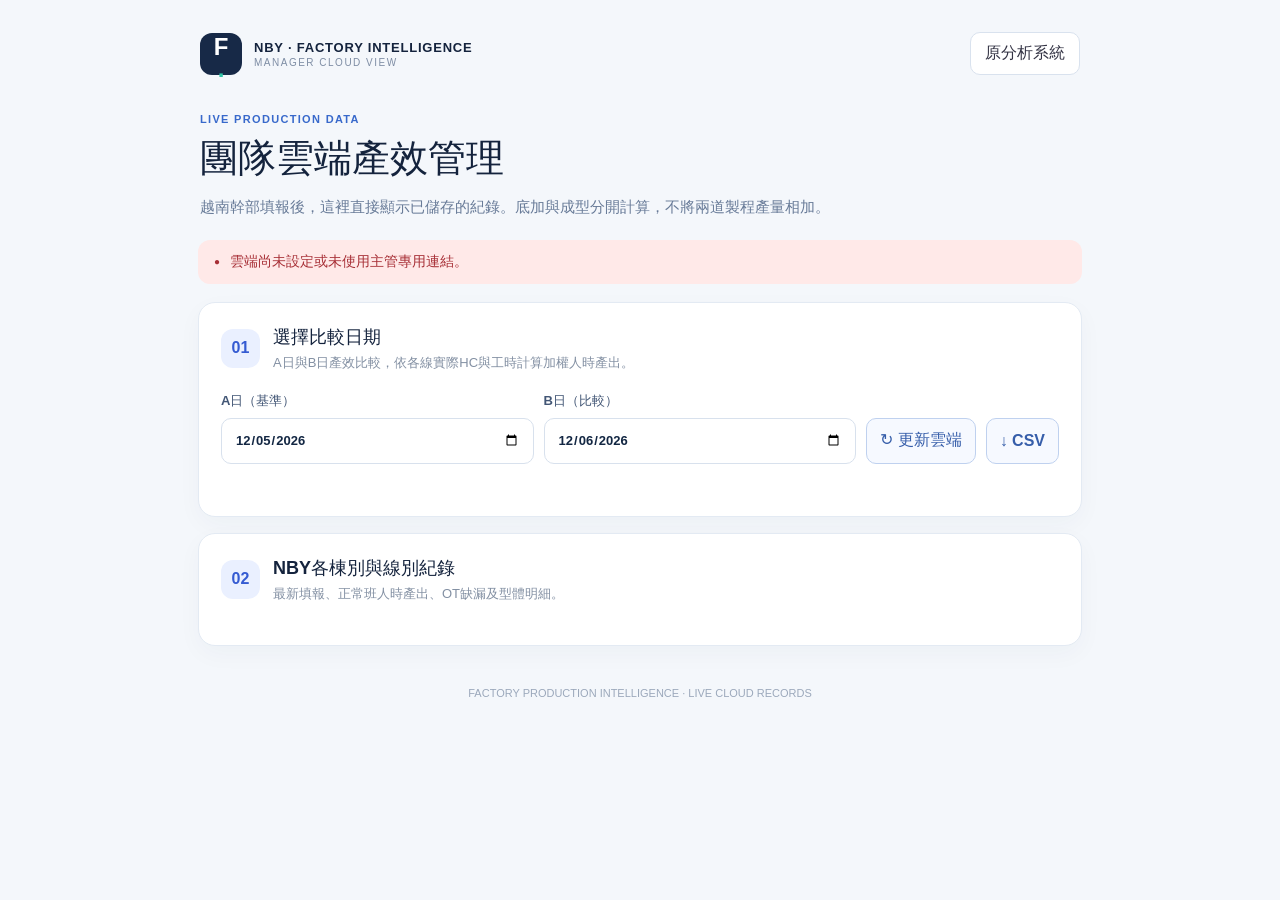
==== manager.html @ 89c60e3b "V1.7: manager view identifies NBY as the only factory" ====
<!doctype html><html lang="zh-Hant"><head><meta charset="utf-8"><meta name="viewport" content="width=device-width,initial-scale=1"><meta http-equiv="Content-Security-Policy" content="default-src 'self'; script-src 'self'; style-src 'self'; connect-src 'self' https://*.supabase.co; img-src 'self' data:; object-src 'none'; base-uri 'self'; form-action 'none'"><title>Factory Intelligence | 團隊雲端產效</title><link rel="stylesheet" href="staff.css"><link rel="stylesheet" href="manager.css"><script src="cloud-config.js" defer></script><script src="manager.js" defer></script></head><body><main class="shell"><header class="top"><div class="logo">F<span>·</span></div><div class="brand"><strong>NBY · FACTORY INTELLIGENCE</strong><small>MANAGER CLOUD VIEW</small></div><a class="lang" href="./index.html">原分析系統</a></header><section class="hero"><div class="eyebrow">LIVE PRODUCTION DATA</div><h1>團隊雲端產效管理</h1><p>越南幹部填報後，這裡直接顯示已儲存的紀錄。底加與成型分開計算，不將兩道製程產量相加。</p></section><div id="status" class="status pending" role="status"><span class="status-icon">●</span><span id="statusText">正在確認雲端資料…</span></div><section class="panel"><div class="panel-head"><span class="step">01</span><div><h2>選擇比較日期</h2><p>A日與B日產效比較，依各線實際HC與工時計算加權人時產出。</p></div></div><div class="toolbar"><label>A日（基準）<input type="date" id="dateA"></label><label>B日（比較）<input type="date" id="dateB"></label><button class="secondary" id="reload" type="button">↻ 更新雲端</button><button class="secondary" id="csv" type="button">↓ CSV</button></div><div class="kpis" id="kpis"></div><div class="tablewrap" id="compare"></div></section><section class="panel"><div class="panel-head"><span class="step">02</span><div><h2>NBY各棟別與線別紀錄</h2><p>最新填報、正常班人時產出、OT缺漏及型體明細。</p></div></div><div class="tablewrap" id="records"></div></section><footer>FACTORY PRODUCTION INTELLIGENCE · LIVE CLOUD RECORDS</footer></main></body></html>
---- staff.css ----
:root{font-family:Inter,'Noto Sans',Arial,'Microsoft JhengHei',sans-serif;color:#14233d;background:#f4f7fb;font-synthesis:none}*{box-sizing:border-box}body{margin:0}button,input,select,textarea{font:inherit}button{cursor:pointer}.shell{max-width:920px;margin:0 auto;padding:22px 18px 40px}.top{display:flex;align-items:center;gap:12px;padding:10px 2px 20px}.logo{height:42px;width:42px;background:#172947;color:#fff;border-radius:12px;display:grid;place-items:center;font-weight:800;font-size:24px}.logo span{color:#31c4a6}.brand{display:flex;flex-direction:column;gap:2px}.brand strong{font-size:13px;letter-spacing:.06em}.brand small{font-size:10px;color:#7e8da4;letter-spacing:.15em}.lang{margin-left:auto;background:white;border:1px solid #d9e2ee;border-radius:10px;padding:10px 14px;font-weight:700}.hero{padding:18px 2px 20px}.eyebrow{color:#3869cb;letter-spacing:.12em;font-size:11px;font-weight:800}.hero h1{font-size:clamp(26px,4vw,38px);margin:8px 0 10px}.hero p{margin:0;color:#687b98;line-height:1.7;font-size:15px}.status{display:flex;gap:10px;align-items:center;padding:13px 16px;border-radius:12px;margin-bottom:18px;font-size:14px;font-weight:600}.status.pending{background:#fff4dc;color:#866019}.status.ok{background:#e6f7ef;color:#11694c}.status.error{background:#ffe9e8;color:#a72e35}.status-icon{font-size:10px}.panel{background:#fff;border:1px solid #e3eaf3;box-shadow:0 8px 24px rgba(27,50,86,.035);border-radius:17px;padding:22px;margin-bottom:16px}.panel-head{display:flex;gap:13px;align-items:center;margin-bottom:20px}.step{display:grid;place-items:center;flex-shrink:0;height:39px;width:39px;border-radius:12px;background:#eaf0ff;color:#355bd2;font-weight:800}.panel h2{font-size:18px;margin:0 0 5px}.panel-head p{font-size:13px;color:#8390a3;margin:0}.fields{display:grid;gap:15px;margin-bottom:17px}.fields.two{grid-template-columns:repeat(2,minmax(0,1fr))}.fields.three{grid-template-columns:repeat(3,minmax(0,1fr))}label{display:flex;flex-direction:column;gap:8px;font-size:13px;font-weight:700;color:#425675}input,select,textarea{width:100%;padding:12px 13px;background:#fff;border:1px solid #d8e1ed;border-radius:10px;color:#132743;outline:none;min-height:46px}input:focus,select:focus,textarea:focus{border-color:#507ce5;box-shadow:0 0 0 3px #e7eeff}input:invalid:focus{border-color:#d95c61}.ot-group{border:0;padding:0;margin:0 0 17px}.ot-group legend{font-weight:700;font-size:13px;color:#425675;margin-bottom:10px}.choice-row{display:flex;gap:10px;flex-wrap:wrap}.choice-row label{display:flex;flex-direction:row;align-items:center;gap:8px;padding:11px 14px;border:1px solid #d8e1ed;border-radius:10px;font-weight:600;cursor:pointer}.choice-row input{min-height:auto;width:auto;accent-color:#3d65cf}.preview{border-radius:12px;background:#eef4ff;padding:15px;display:flex;flex-direction:column;gap:5px}.preview span{font-size:12px;color:#53729e;font-weight:700}.preview strong{font-size:23px}.preview small{color:#687b98;font-size:12px}.models{display:flex;flex-direction:column;gap:9px;margin-bottom:12px}.model-row{display:grid;grid-template-columns:1.4fr 1fr 1fr auto;gap:10px;align-items:end}.model-row label{min-width:0}.model-row .remove{height:46px;width:40px;border:1px solid #f2c9cb;border-radius:10px;background:#fff5f5;color:#bc4b53;font-size:20px}.secondary{border:1px solid #bfd1ef;color:#365eaa;background:#f6f9ff;border-radius:10px;padding:10px 13px;font-weight:700}.hint{font-size:12px;color:#7888a0;line-height:1.5}.notes{margin-top:16px}.submit-panel{background:#fff;border-radius:16px;padding:18px 22px;border:1px solid #e3eaf3}.save{width:100%;border:0;border-radius:12px;padding:17px 18px;background:#2156cc;color:white;font-size:17px;font-weight:800;display:flex;justify-content:center;gap:16px}.save:disabled{opacity:.45;cursor:not-allowed}.submit-panel p{text-align:center;color:#8a98ad;font-size:12px;margin:10px 0 0}footer{text-align:center;color:#9ba8bb;font-size:11px;padding:25px 0 0}.error-field{border-color:#d65a61!important}@media(max-width:650px){.shell{padding:12px 12px 30px}.panel{padding:16px}.fields.two,.fields.three{grid-template-columns:repeat(2,minmax(0,1fr))}.fields.three label:first-child{grid-column:span 2}.model-row{grid-template-columns:1fr 1fr auto}.model-row label:first-child{grid-column:span 3}.model-row .remove{grid-column:3;grid-row:2}.model-row label:nth-child(2){grid-column:1}.model-row label:nth-child(3){grid-column:2}.choice-row label{flex:1 1 100%}.hero{padding:14px 0 18px}}
[hidden]{display:none!important}

/* NBY single-factory and history-based target */
.fields.four{grid-template-columns:repeat(4,minmax(0,1fr))}
#plant[readonly]{background:#f0f5ff;color:#2156cc;font-weight:800;cursor:default}
.benchmark{margin-top:14px;padding:16px;border-radius:13px;border:1px solid #d9e4f2;background:#f8fbff}
.benchmark-head{display:flex;align-items:center;justify-content:space-between;gap:10px;color:#425675;font-size:13px;font-weight:800}
.benchmark-tag{border-radius:20px;background:#e9eef6;color:#5e6e84;padding:5px 10px;font-size:11px;white-space:nowrap}
.benchmark-values{display:grid;grid-template-columns:repeat(3,minmax(0,1fr));gap:10px;margin-top:13px}
.benchmark-values>div{background:white;border:1px solid #e5edf6;border-radius:9px;padding:12px;min-width:0}
.benchmark-values small{display:block;font-size:11px;color:#63768f;margin-bottom:5px}
.benchmark-values strong{display:block;font-size:20px;color:#193453;font-variant-numeric:tabular-nums}
.benchmark-detail{font-size:12px;color:#687b98;line-height:1.65;margin:12px 0 0}
.benchmark.ready{border-color:#bdd8c6;background:#f4fbf6}.benchmark.ready .benchmark-tag{background:#e0f4e6;color:#206343}
.benchmark.low{border-color:#f0c8bf;background:#fff7f3}.benchmark.low .benchmark-tag{background:#ffe3d9;color:#9b3924}
.benchmark.high{border-color:#b8dbcd;background:#f1fbf6}.benchmark.high .benchmark-tag{background:#d9f6e6;color:#176348}
@media(max-width:750px){.fields.four{grid-template-columns:repeat(2,minmax(0,1fr))}}
@media(max-width:410px){.benchmark-values{grid-template-columns:1fr 1fr}.benchmark-values>div:first-child{grid-column:span 2}}
---- manager.css ----
.toolbar{display:flex;gap:10px;align-items:end;flex-wrap:wrap}.toolbar label{flex:1;min-width:150px}.toolbar button{min-height:46px}.kpis{display:grid;grid-template-columns:repeat(4,minmax(0,1fr));gap:12px;margin:15px 0}.kpi{border:1px solid #e3eaf3;border-radius:12px;background:#fff;padding:15px}.kpi small{color:#6b7d98;font-weight:700}.kpi strong{display:block;font-size:25px;margin:8px 0}.kpi p{font-size:12px;color:#8390a3;margin:0}.tablewrap{overflow-x:auto}.table{width:100%;border-collapse:collapse;white-space:nowrap;font-size:13px}.table th,.table td{border-bottom:1px solid #e5ebf4;padding:11px;text-align:left}.table th{color:#647995;background:#f8faff}.warn{color:#ad6b00}.positive{color:#078565}.negative{color:#bb3443}.muted{color:#8091a8}.chart-title{margin:0 0 13px;font-size:17px}.hidden{display:none}@media(max-width:650px){.kpis{grid-template-columns:repeat(2,minmax(0,1fr))}}
.lang{text-decoration:none;color:#334}
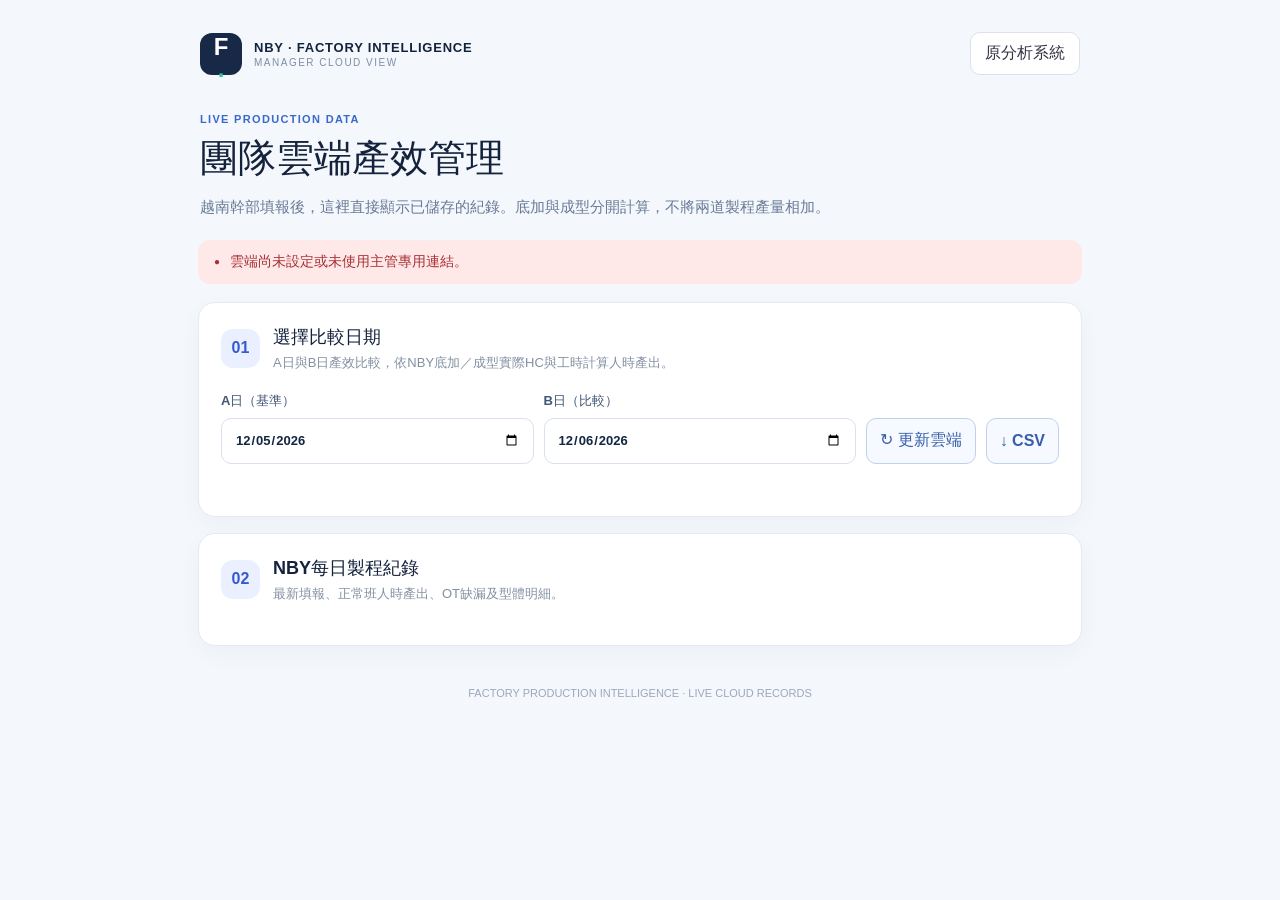
==== commit 13ce98db: "NBY-only manager dashboard: daily process records without buildings or lines" ====
--- a/manager.html
+++ b/manager.html
@@ -1 +1 @@
-<!doctype html><html lang="zh-Hant"><head><meta charset="utf-8"><meta name="viewport" content="width=device-width,initial-scale=1"><meta http-equiv="Content-Security-Policy" content="default-src 'self'; script-src 'self'; style-src 'self'; connect-src 'self' https://*.supabase.co; img-src 'self' data:; object-src 'none'; base-uri 'self'; form-action 'none'"><title>Factory Intelligence | 團隊雲端產效</title><link rel="stylesheet" href="staff.css"><link rel="stylesheet" href="manager.css"><script src="cloud-config.js" defer></script><script src="manager.js" defer></script></head><body><main class="shell"><header class="top"><div class="logo">F<span>·</span></div><div class="brand"><strong>NBY · FACTORY INTELLIGENCE</strong><small>MANAGER CLOUD VIEW</small></div><a class="lang" href="./index.html">原分析系統</a></header><section class="hero"><div class="eyebrow">LIVE PRODUCTION DATA</div><h1>團隊雲端產效管理</h1><p>越南幹部填報後，這裡直接顯示已儲存的紀錄。底加與成型分開計算，不將兩道製程產量相加。</p></section><div id="status" class="status pending" role="status"><span class="status-icon">●</span><span id="statusText">正在確認雲端資料…</span></div><section class="panel"><div class="panel-head"><span class="step">01</span><div><h2>選擇比較日期</h2><p>A日與B日產效比較，依各線實際HC與工時計算加權人時產出。</p></div></div><div class="toolbar"><label>A日（基準）<input type="date" id="dateA"></label><label>B日（比較）<input type="date" id="dateB"></label><button class="secondary" id="reload" type="button">↻ 更新雲端</button><button class="secondary" id="csv" type="button">↓ CSV</button></div><div class="kpis" id="kpis"></div><div class="tablewrap" id="compare"></div></section><section class="panel"><div class="panel-head"><span class="step">02</span><div><h2>NBY各棟別與線別紀錄</h2><p>最新填報、正常班人時產出、OT缺漏及型體明細。</p></div></div><div class="tablewrap" id="records"></div></section><footer>FACTORY PRODUCTION INTELLIGENCE · LIVE CLOUD RECORDS</footer></main></body></html>+<!doctype html><html lang="zh-Hant"><head><meta charset="utf-8"><meta name="viewport" content="width=device-width,initial-scale=1"><meta http-equiv="Content-Security-Policy" content="default-src 'self'; script-src 'self'; style-src 'self'; connect-src 'self' https://*.supabase.co; img-src 'self' data:; object-src 'none'; base-uri 'self'; form-action 'none'"><title>Factory Intelligence | 團隊雲端產效</title><link rel="stylesheet" href="staff.css"><link rel="stylesheet" href="manager.css"><script src="cloud-config.js" defer></script><script src="manager.js?v=18" defer></script></head><body><main class="shell"><header class="top"><div class="logo">F<span>·</span></div><div class="brand"><strong>NBY · FACTORY INTELLIGENCE</strong><small>MANAGER CLOUD VIEW</small></div><a class="lang" href="./index.html">原分析系統</a></header><section class="hero"><div class="eyebrow">LIVE PRODUCTION DATA</div><h1>團隊雲端產效管理</h1><p>越南幹部填報後，這裡直接顯示已儲存的紀錄。底加與成型分開計算，不將兩道製程產量相加。</p></section><div id="status" class="status pending" role="status"><span class="status-icon">●</span><span id="statusText">正在確認雲端資料…</span></div><section class="panel"><div class="panel-head"><span class="step">01</span><div><h2>選擇比較日期</h2><p>A日與B日產效比較，依NBY底加／成型實際HC與工時計算人時產出。</p></div></div><div class="toolbar"><label>A日（基準）<input type="date" id="dateA"></label><label>B日（比較）<input type="date" id="dateB"></label><button class="secondary" id="reload" type="button">↻ 更新雲端</button><button class="secondary" id="csv" type="button">↓ CSV</button></div><div class="kpis" id="kpis"></div><div class="tablewrap" id="compare"></div></section><section class="panel"><div class="panel-head"><span class="step">02</span><div><h2>NBY每日製程紀錄</h2><p>最新填報、正常班人時產出、OT缺漏及型體明細。</p></div></div><div class="tablewrap" id="records"></div></section><footer>FACTORY PRODUCTION INTELLIGENCE · LIVE CLOUD RECORDS</footer></main></body></html>
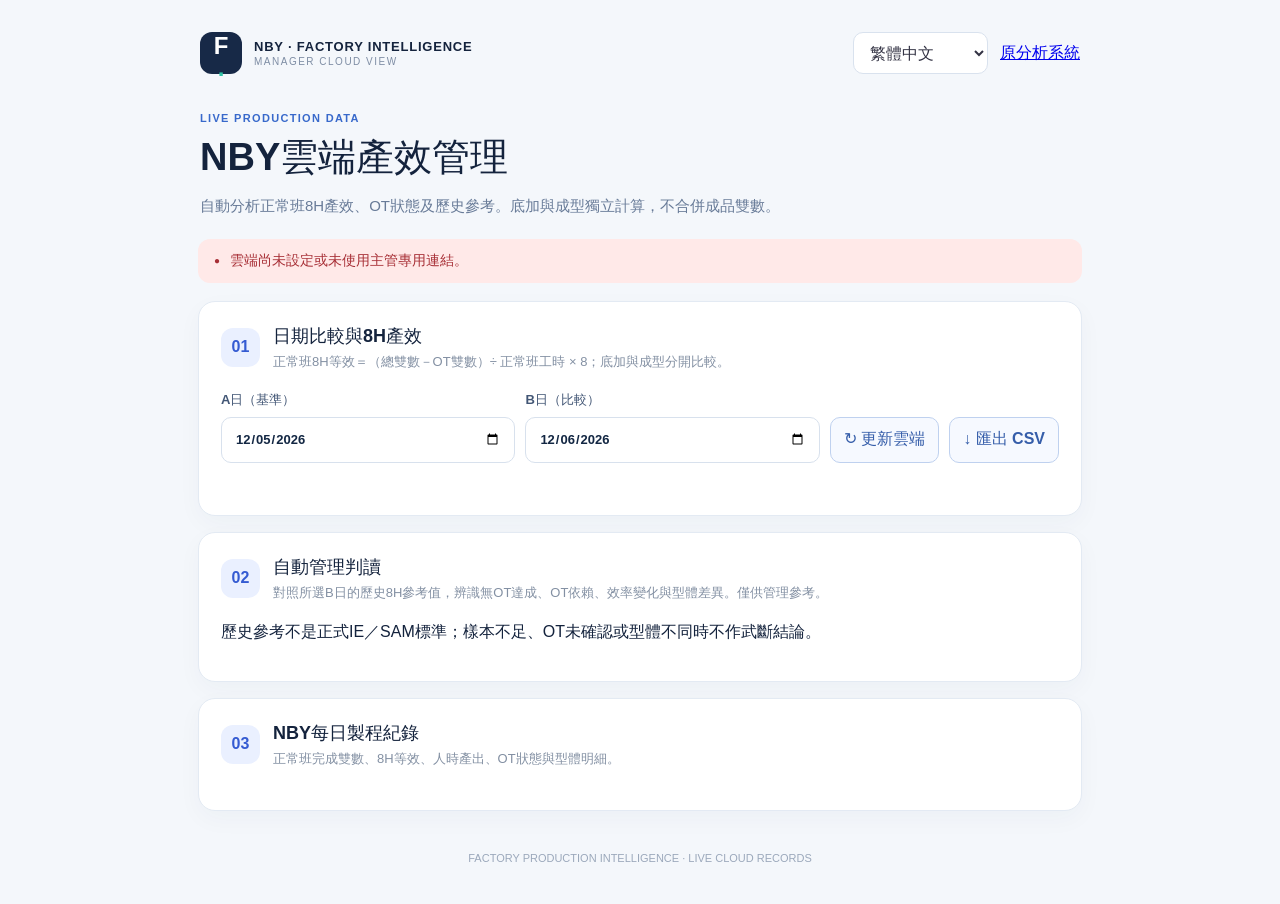
==== commit 13c3fa7f: "V1.9 manager: tri-lingual layout, 8H normalized comparison and automated insight cards" ====
--- a/manager.html
+++ b/manager.html
@@ -1 +1,26 @@
-<!doctype html><html lang="zh-Hant"><head><meta charset="utf-8"><meta name="viewport" content="width=device-width,initial-scale=1"><meta http-equiv="Content-Security-Policy" content="default-src 'self'; script-src 'self'; style-src 'self'; connect-src 'self' https://*.supabase.co; img-src 'self' data:; object-src 'none'; base-uri 'self'; form-action 'none'"><title>Factory Intelligence | 團隊雲端產效</title><link rel="stylesheet" href="staff.css"><link rel="stylesheet" href="manager.css"><script src="cloud-config.js" defer></script><script src="manager.js?v=18" defer></script></head><body><main class="shell"><header class="top"><div class="logo">F<span>·</span></div><div class="brand"><strong>NBY · FACTORY INTELLIGENCE</strong><small>MANAGER CLOUD VIEW</small></div><a class="lang" href="./index.html">原分析系統</a></header><section class="hero"><div class="eyebrow">LIVE PRODUCTION DATA</div><h1>團隊雲端產效管理</h1><p>越南幹部填報後，這裡直接顯示已儲存的紀錄。底加與成型分開計算，不將兩道製程產量相加。</p></section><div id="status" class="status pending" role="status"><span class="status-icon">●</span><span id="statusText">正在確認雲端資料…</span></div><section class="panel"><div class="panel-head"><span class="step">01</span><div><h2>選擇比較日期</h2><p>A日與B日產效比較，依NBY底加／成型實際HC與工時計算人時產出。</p></div></div><div class="toolbar"><label>A日（基準）<input type="date" id="dateA"></label><label>B日（比較）<input type="date" id="dateB"></label><button class="secondary" id="reload" type="button">↻ 更新雲端</button><button class="secondary" id="csv" type="button">↓ CSV</button></div><div class="kpis" id="kpis"></div><div class="tablewrap" id="compare"></div></section><section class="panel"><div class="panel-head"><span class="step">02</span><div><h2>NBY每日製程紀錄</h2><p>最新填報、正常班人時產出、OT缺漏及型體明細。</p></div></div><div class="tablewrap" id="records"></div></section><footer>FACTORY PRODUCTION INTELLIGENCE · LIVE CLOUD RECORDS</footer></main></body></html>+<!doctype html>
+<html lang="zh-Hant">
+<head>
+ <meta charset="utf-8"><meta name="viewport" content="width=device-width,initial-scale=1">
+ <meta http-equiv="Content-Security-Policy" content="default-src 'self'; script-src 'self'; style-src 'self'; connect-src 'self' https://*.supabase.co; img-src 'self' data:; object-src 'none'; base-uri 'self'; form-action 'none'">
+ <title>Factory Intelligence | NBY Cloud Productivity</title>
+ <link rel="stylesheet" href="staff.css"><link rel="stylesheet" href="manager.css">
+ <script src="cloud-config.js" defer></script><script src="manager.js?v=19" defer></script>
+</head>
+<body><main class="shell">
+ <header class="top"><div class="logo">F<span>·</span></div><div class="brand"><strong>NBY · FACTORY INTELLIGENCE</strong><small>MANAGER CLOUD VIEW</small></div>
+ <select id="lang" class="lang" aria-label="Language / 語言 / Ngôn ngữ"><option value="zh">繁體中文</option><option value="en">English</option><option value="vi">Tiếng Việt</option></select>
+ <a class="back-link" href="./index.html" data-t="back">原分析系統</a></header>
+ <section class="hero"><div class="eyebrow">LIVE PRODUCTION DATA</div><h1 data-t="title">NBY雲端產效管理</h1>
+ <p data-t="subtitle">自動分析正常班8H產效、OT狀態及歷史參考。底加與成型獨立計算，不合併成品雙數。</p></section>
+ <div id="status" class="status pending" role="status" aria-live="polite"><span class="status-icon">●</span><span id="statusText" data-t="loading">正在讀取雲端…</span></div>
+ <section class="panel"><div class="panel-head"><span class="step">01</span><div><h2 data-t="compareTitle">日期比較與8H產效</h2><p data-t="compareDesc">正常班8H等效＝（總雙數－OT雙數）÷ 正常班工時 × 8；底加與成型分開比較。</p></div></div>
+ <div class="toolbar"><label><span data-t="dayA">A日（基準）</span><input type="date" id="dateA"></label><label><span data-t="dayB">B日（比較）</span><input type="date" id="dateB"></label><button class="secondary" id="reload" type="button" data-t="reload">↻ 更新雲端</button><button class="secondary" id="csv" type="button" data-t="csv">↓ 匯出 CSV</button></div>
+ <div class="kpis" id="kpis"></div><div class="tablewrap" id="compare"></div>
+ </section>
+ <section class="panel"><div class="panel-head"><span class="step">02</span><div><h2 data-t="insightTitle">自動管理判讀</h2><p data-t="insightDesc">對照所選B日的歷史8H參考值，辨識無OT達成、OT依賴、效率變化與型體差異。僅供管理參考。</p></div></div>
+ <div id="insights" class="insights" aria-live="polite"></div><p class="insight-footnote" data-t="insightNote">歷史參考不是正式IE／SAM標準；樣本不足、OT未確認或型體不同時不作武斷結論。</p>
+ </section>
+ <section class="panel"><div class="panel-head"><span class="step">03</span><div><h2 data-t="recordsTitle">NBY每日製程紀錄</h2><p data-t="recordsDesc">正常班完成雙數、8H等效、人時產出、OT狀態與型體明細。</p></div></div><div class="tablewrap" id="records"></div></section>
+ <footer>FACTORY PRODUCTION INTELLIGENCE · LIVE CLOUD RECORDS</footer>
+</main></body></html>
--- a/staff.css
+++ b/staff.css
@@ -17,3 +17,12 @@
 .benchmark.high{border-color:#b8dbcd;background:#f1fbf6}.benchmark.high .benchmark-tag{background:#d9f6e6;color:#176348}
 @media(max-width:750px){.fields.four{grid-template-columns:repeat(2,minmax(0,1fr))}}
 @media(max-width:410px){.benchmark-values{grid-template-columns:1fr 1fr}.benchmark-values>div:first-child{grid-column:span 2}}
+
+/* V1.9: visible three-language selector and neutral 8H intelligence summary */
+select#lang{width:auto;min-width:135px;max-width:185px;min-height:42px;padding:8px 12px}
+.benchmark-values{grid-template-columns:repeat(4,minmax(0,1fr))}
+.benchmark-values strong{font-size:19px}
+.benchmark-insight{font-size:14px;line-height:1.65;font-weight:700;color:#263f62;margin:15px 0 8px}
+.benchmark.ready,.benchmark.low,.benchmark.high{background:#f8fbff;border-color:#d9e4f2}
+@media(max-width:690px){.benchmark-values{grid-template-columns:repeat(2,minmax(0,1fr))}}
+@media(max-width:410px){.benchmark-values>div:first-child{grid-column:auto}}
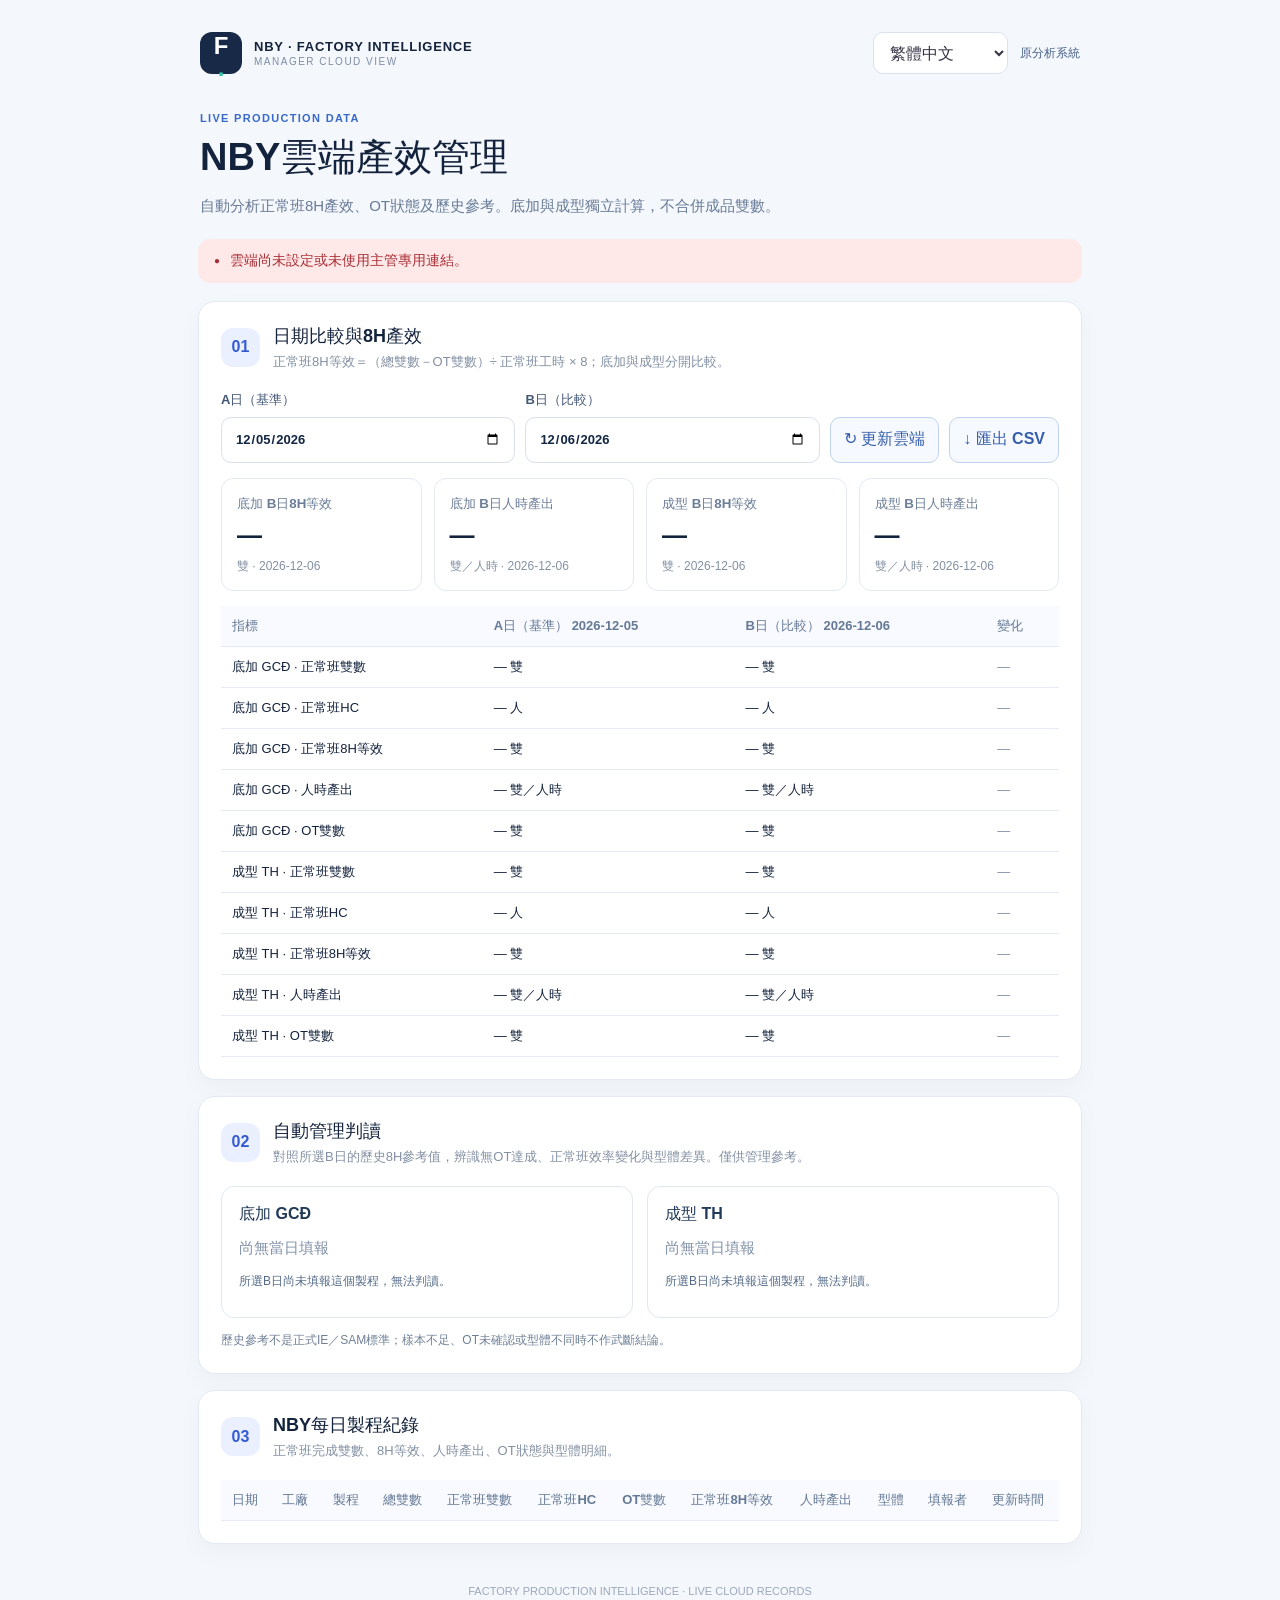
==== commit 1e3ae1fa: "Bust CSS cache for V1.9 trilingual 8H dashboard" ====
--- a/manager.html
+++ b/manager.html
@@ -4,7 +4,7 @@
  <meta charset="utf-8"><meta name="viewport" content="width=device-width,initial-scale=1">
  <meta http-equiv="Content-Security-Policy" content="default-src 'self'; script-src 'self'; style-src 'self'; connect-src 'self' https://*.supabase.co; img-src 'self' data:; object-src 'none'; base-uri 'self'; form-action 'none'">
  <title>Factory Intelligence | NBY Cloud Productivity</title>
- <link rel="stylesheet" href="staff.css"><link rel="stylesheet" href="manager.css">
+ <link rel="stylesheet" href="staff.css?v=19"><link rel="stylesheet" href="manager.css?v=19">
  <script src="cloud-config.js" defer></script><script src="manager.js?v=19" defer></script>
 </head>
 <body><main class="shell">
--- a/manager.css
+++ b/manager.css
@@ -1,2 +1,18 @@
 .toolbar{display:flex;gap:10px;align-items:end;flex-wrap:wrap}.toolbar label{flex:1;min-width:150px}.toolbar button{min-height:46px}.kpis{display:grid;grid-template-columns:repeat(4,minmax(0,1fr));gap:12px;margin:15px 0}.kpi{border:1px solid #e3eaf3;border-radius:12px;background:#fff;padding:15px}.kpi small{color:#6b7d98;font-weight:700}.kpi strong{display:block;font-size:25px;margin:8px 0}.kpi p{font-size:12px;color:#8390a3;margin:0}.tablewrap{overflow-x:auto}.table{width:100%;border-collapse:collapse;white-space:nowrap;font-size:13px}.table th,.table td{border-bottom:1px solid #e5ebf4;padding:11px;text-align:left}.table th{color:#647995;background:#f8faff}.warn{color:#ad6b00}.positive{color:#078565}.negative{color:#bb3443}.muted{color:#8091a8}.chart-title{margin:0 0 13px;font-size:17px}.hidden{display:none}@media(max-width:650px){.kpis{grid-template-columns:repeat(2,minmax(0,1fr))}}
 .lang{text-decoration:none;color:#334}
+
+/* V1.9 management intelligence: neutral cards, explicit evidence and 8H reference */
+.back-link{font-size:12px;font-weight:700;color:#48618a;text-decoration:none;white-space:nowrap}
+.insights{display:grid;grid-template-columns:repeat(2,minmax(0,1fr));gap:14px}
+.insight-card{border:1px solid #e1e8f2;background:#fff;border-radius:13px;padding:17px;min-width:0}
+.insight-card h3{font-size:16px;margin:0 0 12px;color:#223a5a}
+.insight-card>strong{display:block;font-size:15px;line-height:1.5}
+.insight-card>p{font-size:12px;line-height:1.7;color:#546b88;margin:12px 0 9px}
+.insight-ot{display:inline-block;font-size:11px;font-weight:700;color:#6e8098;border:1px solid #d9e2ee;border-radius:10px;padding:3px 7px;vertical-align:middle;margin-left:5px}
+.insight-metrics{display:grid;grid-template-columns:repeat(2,minmax(0,1fr));gap:9px;margin-top:14px}
+.insight-metrics>div{border:1px solid #e5edf6;border-radius:9px;padding:10px}
+.insight-metrics small{display:block;color:#71839c;font-size:11px}
+.insight-metrics strong{display:block;font-size:18px;margin-top:5px;color:#1d3657}
+.insight-source{font-size:11px;color:#8191a8;line-height:1.5}
+.insight-footnote{font-size:12px;color:#6f8096;line-height:1.65;margin:13px 0 0}
+@media(max-width:700px){.insights{grid-template-columns:1fr}.top{flex-wrap:wrap}.back-link{margin-left:auto}}
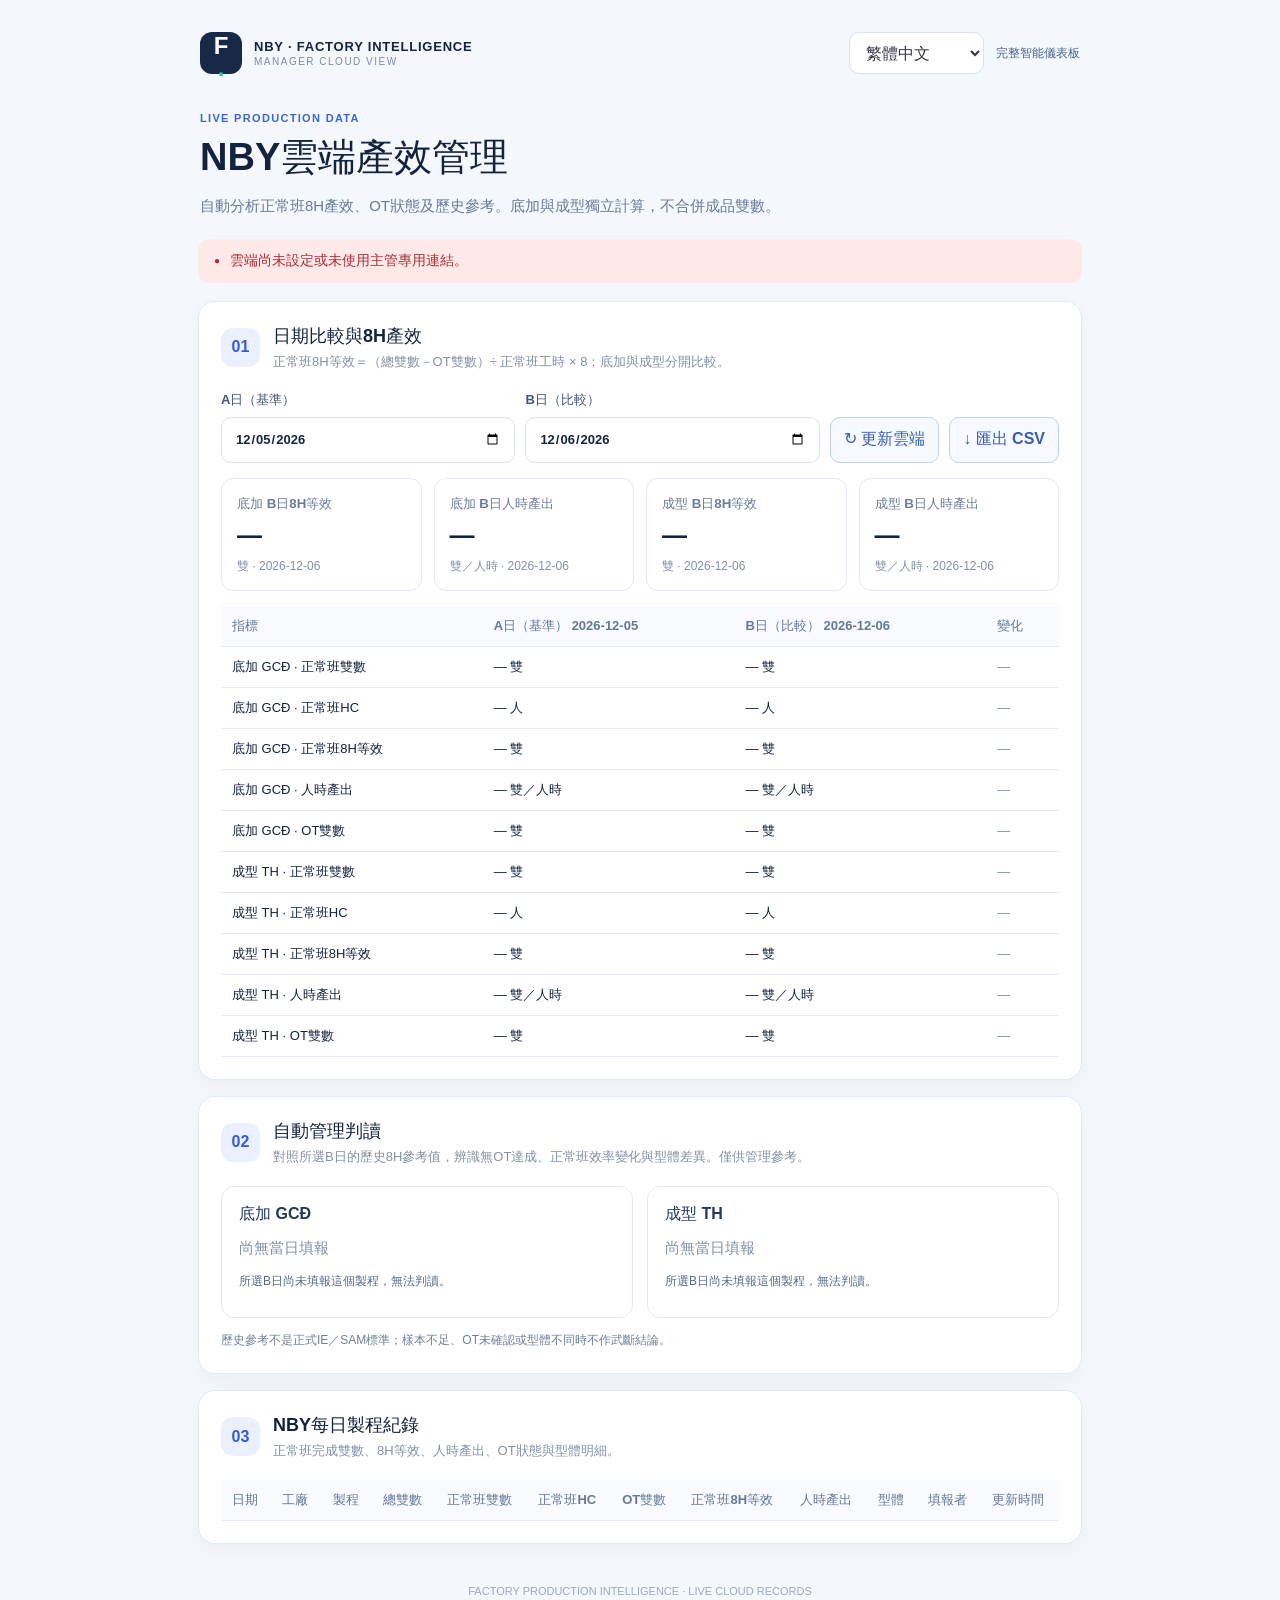
==== commit e2559952: "V1.13: manager-only Supabase live analytics and safe historical archive" ====
--- a/manager.html
+++ b/manager.html
@@ -5,7 +5,7 @@
  <meta http-equiv="Content-Security-Policy" content="default-src 'self'; script-src 'self'; style-src 'self'; connect-src 'self' https://*.supabase.co; img-src 'self' data:; object-src 'none'; base-uri 'self'; form-action 'none'">
  <title>Factory Intelligence | NBY Cloud Productivity</title>
  <link rel="stylesheet" href="staff.css?v=19"><link rel="stylesheet" href="manager.css?v=19">
- <script src="cloud-config.js" defer></script><script src="manager.js?v=19" defer></script>
+ <script src="cloud-config.js" defer></script><script src="manager.js?v=113" defer></script>
 </head>
 <body><main class="shell">
  <header class="top"><div class="logo">F<span>·</span></div><div class="brand"><strong>NBY · FACTORY INTELLIGENCE</strong><small>MANAGER CLOUD VIEW</small></div>
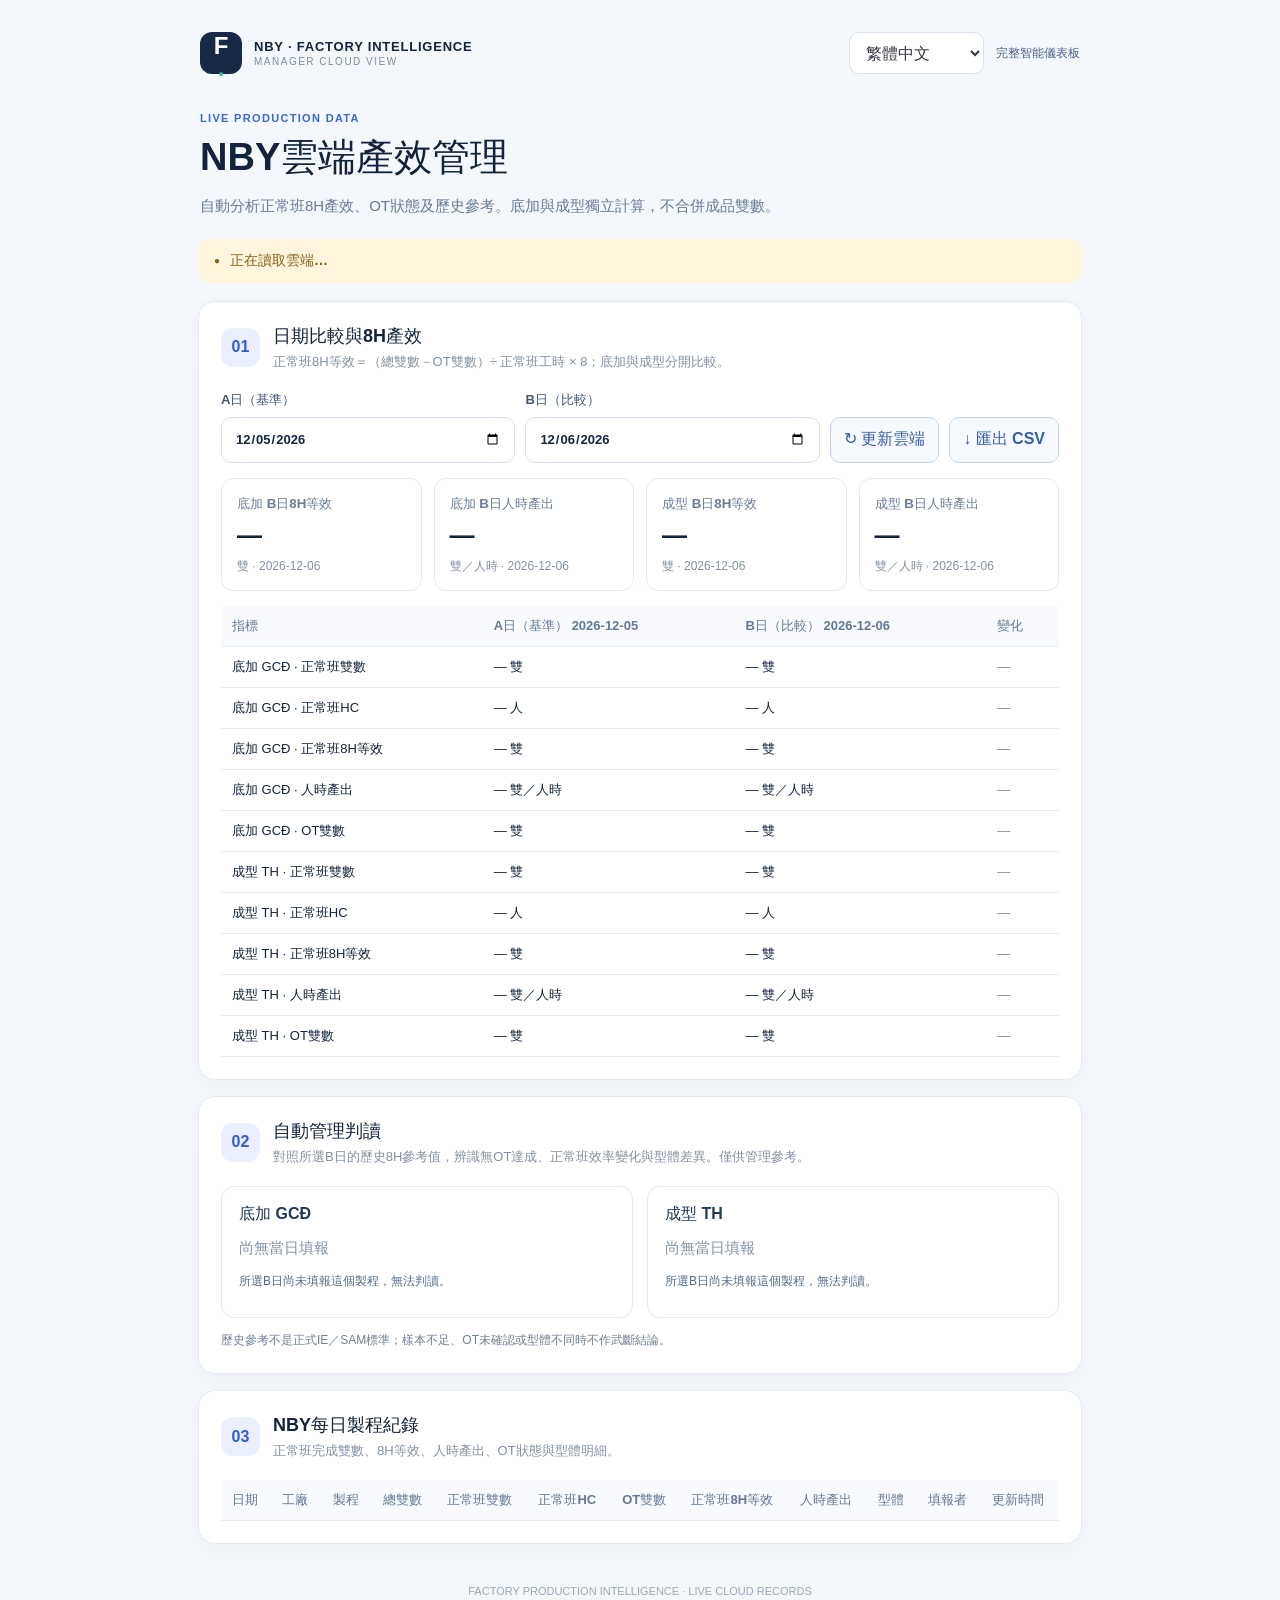
==== commit 945184b9: "V1.14: refresh manager cloud merge and viewer assets" ====
--- a/manager.html
+++ b/manager.html
@@ -5,7 +5,7 @@
  <meta http-equiv="Content-Security-Policy" content="default-src 'self'; script-src 'self'; style-src 'self'; connect-src 'self' https://*.supabase.co; img-src 'self' data:; object-src 'none'; base-uri 'self'; form-action 'none'">
  <title>Factory Intelligence | NBY Cloud Productivity</title>
  <link rel="stylesheet" href="staff.css?v=19"><link rel="stylesheet" href="manager.css?v=19">
- <script src="cloud-config.js" defer></script><script src="manager.js?v=113" defer></script>
+ <script src="cloud-config.js" defer></script><script src="manager.js?v=114" defer></script>
 </head>
 <body><main class="shell">
  <header class="top"><div class="logo">F<span>·</span></div><div class="brand"><strong>NBY · FACTORY INTELLIGENCE</strong><small>MANAGER CLOUD VIEW</small></div>
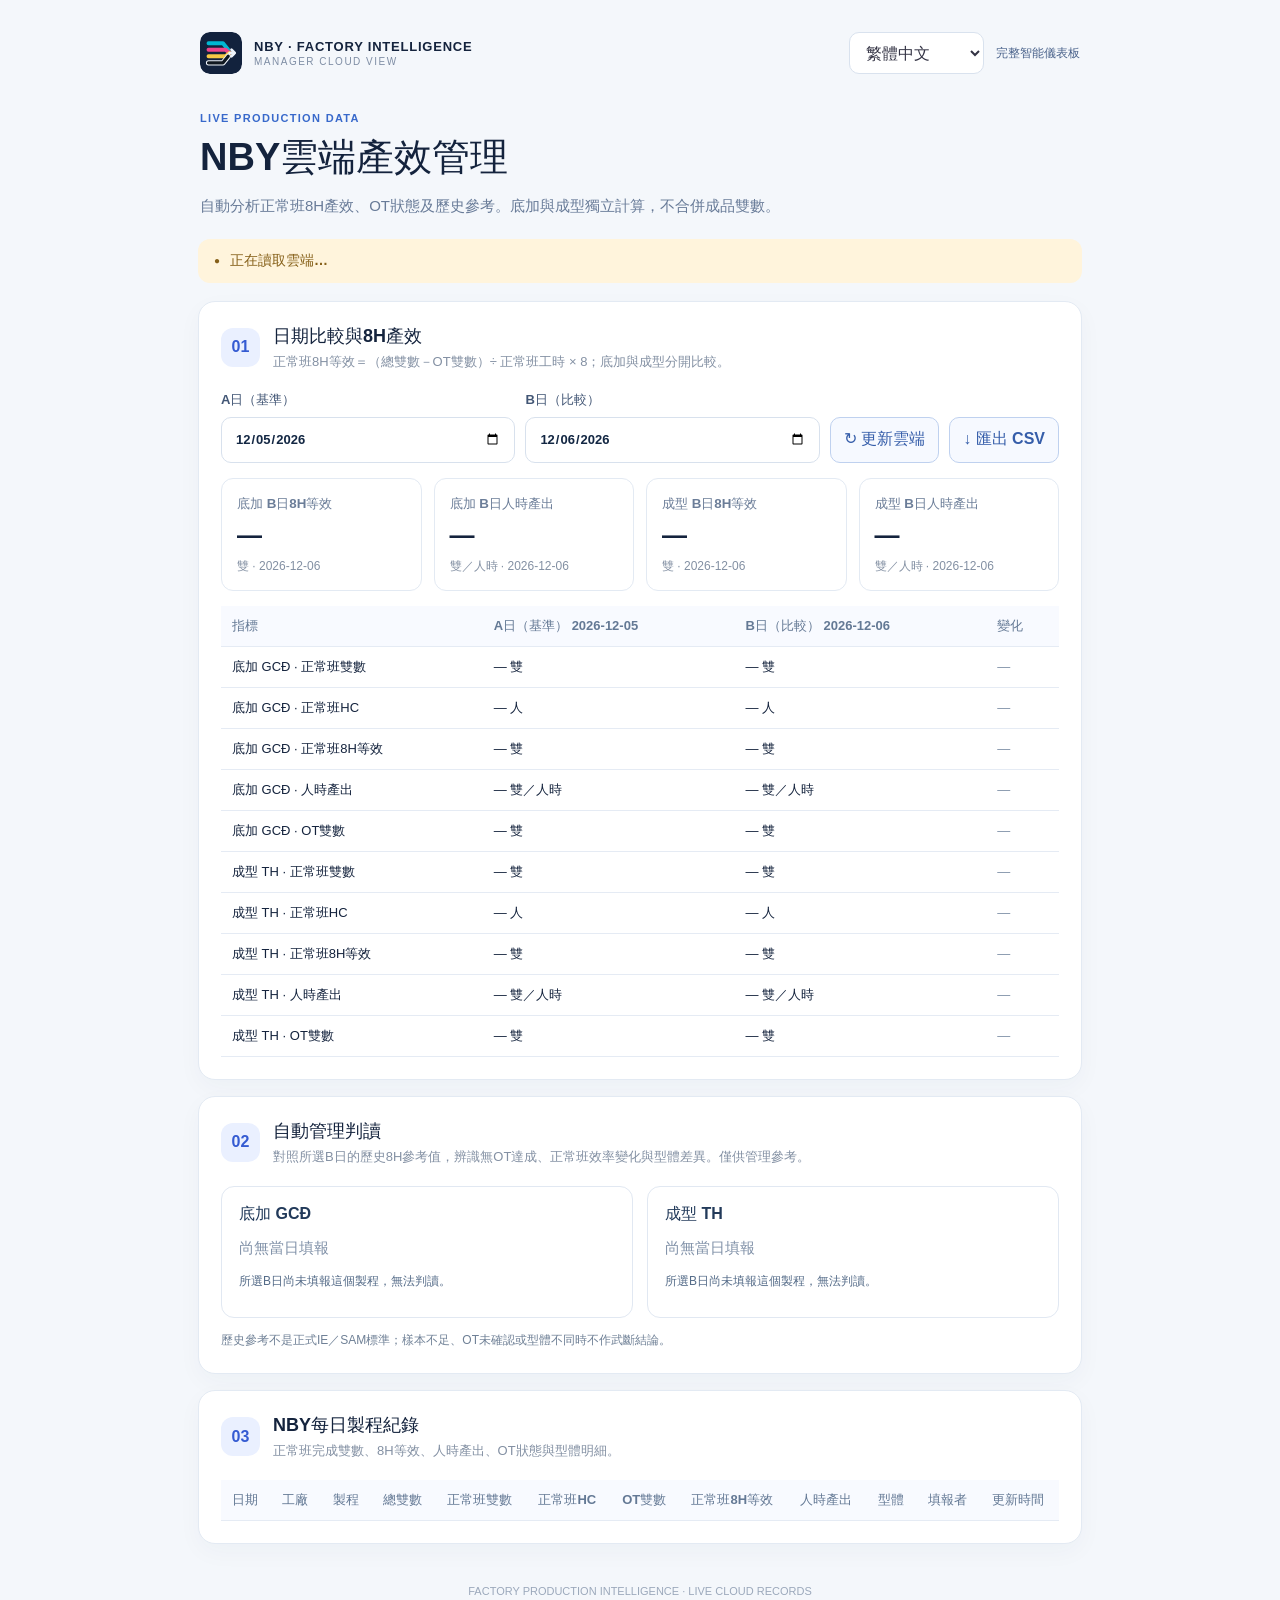
==== commit 8681db7f: "以 CMYK 混線流程識別更新系統 Logo" ====
--- a/manager.html
+++ b/manager.html
@@ -1,14 +1,15 @@
 <!doctype html>
 <html lang="zh-Hant">
 <head>
- <meta charset="utf-8"><meta name="viewport" content="width=device-width,initial-scale=1">
+ <meta charset="utf-8"><link rel="icon" type="image/svg+xml" href="factory-logo.svg">
+ <meta name="viewport" content="width=device-width,initial-scale=1">
  <meta http-equiv="Content-Security-Policy" content="default-src 'self'; script-src 'self'; style-src 'self'; connect-src 'self' https://*.supabase.co; img-src 'self' data:; object-src 'none'; base-uri 'self'; form-action 'none'">
  <title>Factory Intelligence | NBY Cloud Productivity</title>
- <link rel="stylesheet" href="staff.css?v=19"><link rel="stylesheet" href="manager.css?v=19">
+ <link rel="stylesheet" href="staff.css?v=20"><link rel="stylesheet" href="manager.css?v=19">
  <script src="cloud-config.js" defer></script><script src="manager.js?v=114" defer></script>
 </head>
 <body><main class="shell">
- <header class="top"><div class="logo">F<span>·</span></div><div class="brand"><strong>NBY · FACTORY INTELLIGENCE</strong><small>MANAGER CLOUD VIEW</small></div>
+ <header class="top"><img class="logo" src="factory-logo.svg" width="42" height="42" alt="Factory Intelligence CMYK logo"><div class="brand"><strong>NBY · FACTORY INTELLIGENCE</strong><small>MANAGER CLOUD VIEW</small></div>
  <select id="lang" class="lang" aria-label="Language / 語言 / Ngôn ngữ"><option value="zh">繁體中文</option><option value="en">English</option><option value="vi">Tiếng Việt</option></select>
  <a class="back-link" href="./index.html" data-t="back">原分析系統</a></header>
  <section class="hero"><div class="eyebrow">LIVE PRODUCTION DATA</div><h1 data-t="title">NBY雲端產效管理</h1>
--- a/staff.css
+++ b/staff.css
@@ -26,3 +26,5 @@
 .benchmark.ready,.benchmark.low,.benchmark.high{background:#f8fbff;border-color:#d9e4f2}
 @media(max-width:690px){.benchmark-values{grid-template-columns:repeat(2,minmax(0,1fr))}}
 @media(max-width:410px){.benchmark-values>div:first-child{grid-column:auto}}
+
+.top img.logo{display:block;width:42px;height:42px;border-radius:10px;background:transparent;object-fit:contain;flex:none}
